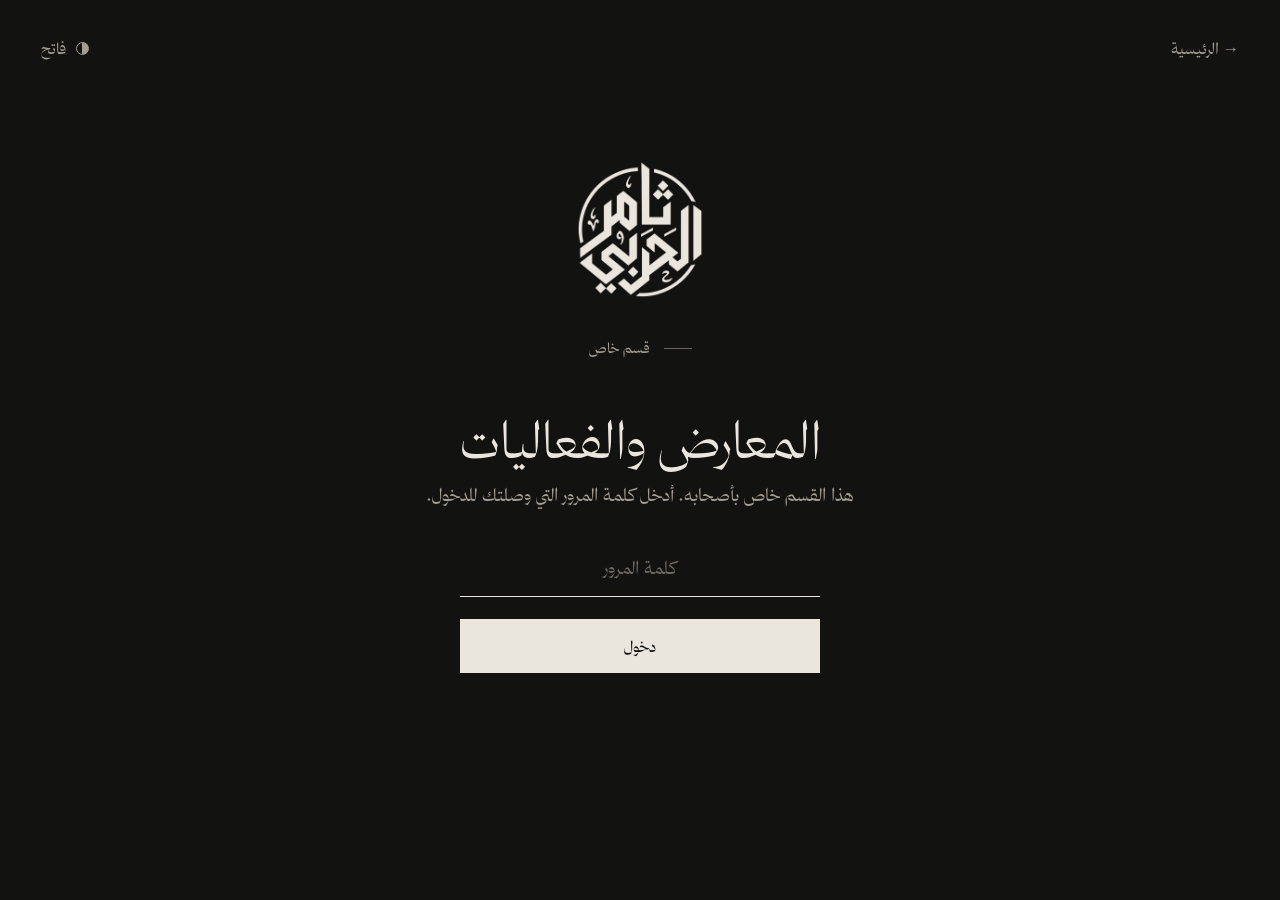
==== events/index.html @ f2d466b2 "روابط مختصرة للأقسام Co-Authored-By: Claude Opus 5.5 <noreply@anthropic.com>" ====
<!doctype html>
<html lang="ar" dir="rtl" data-theme="dark">
<head>
  <base href="../">
  <title>قسم — ثامر الحربي</title>
  <meta name="robots" content="noindex">
  <meta charset="utf-8">
  <meta name="viewport" content="width=device-width, initial-scale=1, viewport-fit=cover">
  <meta name="theme-color" content="#121211">
  <meta name="color-scheme" content="dark light">
  <link rel="icon" type="image/png" sizes="48x48" href="assets/logo/favicon-48.png">
  <link rel="apple-touch-icon" href="assets/logo/apple-touch-icon.png">
  <link rel="preload" href="assets/fonts/thmanyahserifdisplay-Light.woff2" as="font" type="font/woff2" crossorigin>
  <link rel="preload" href="assets/fonts/thmanyahserifdisplay-Regular.woff2" as="font" type="font/woff2" crossorigin>
  <link rel="stylesheet" href="assets/css/style.css">
  <script>
    /* يضبط الوضع الفاتح/الداكن قبل ظهور الصفحة لتفادي الوميض */
    (function () {
      var d = document.documentElement, t = null, def = null;
      try { t = localStorage.getItem("ta-theme"); def = localStorage.getItem("ta-default-theme"); } catch (e) {}
      if (t !== "light" && t !== "dark") {
        t = def || "dark";
        if (t === "system") t = matchMedia("(prefers-color-scheme: light)").matches ? "light" : "dark";
      }
      d.setAttribute("data-theme", t);
      d.classList.add("is-loading");
    })();
  </script>
</head>
<body class="page-section">
  <header class="site-header">
    <nav class="nav" aria-label="القائمة الرئيسية">
      <a href="index.html">الأعمال</a>
      <a href="contact.html">للحجز</a>
    </nav>
    <a class="brand" href="index.html" aria-label="ثامر الحربي — الرئيسية"><span class="logo-mark"></span></a>
    <div class="header-end">
      <button class="theme-toggle" type="button" data-theme-toggle><span class="dot" aria-hidden="true"></span><span class="label">فاتح</span></button>
    </div>
  </header>

  <!-- صفحة واحدة لكل الأقسام: section.html?id=weddings
       لا تحتوي على روابط للأقسام الأخرى. -->
  <main id="main">
    <section class="intro" aria-labelledby="section-title">
      <div>
        <p class="eyebrow reveal">قسم</p>
        <h1 class="intro-title reveal" id="section-title" style="--d:.08s" data-section-title></h1>
      </div>
      <div class="reveal" style="--d:.2s">
        <p class="intro-lede" data-section-desc></p>
        <p class="intro-meta" data-section-count></p>
      </div>
    </section>
    <div class="block-head" style="border-top:1px solid var(--line)"></div>
    <section class="gallery" data-gallery aria-label="صور القسم"></section>
  </main>

  <footer class="site-footer">
    <span>© <span data-year>٢٠٢٦</span> ثامر الحربي</span>
    <span class="tagline" data-text="footerTagline">يوم الفرح يستاهل توثيقه بكل احترافية</span>
    <nav class="end" aria-label="روابط التذييل">
      <a href="index.html">الأعمال</a>
      <a href="contact.html">للحجز</a>
    </nav>
  </footer>
  <script src="assets/js/site.js"></script>
  <script src="assets/js/lightbox.js"></script>
  <script src="assets/js/gallery.js"></script>
  <script src="assets/js/pages.js"></script>
</body>
</html>
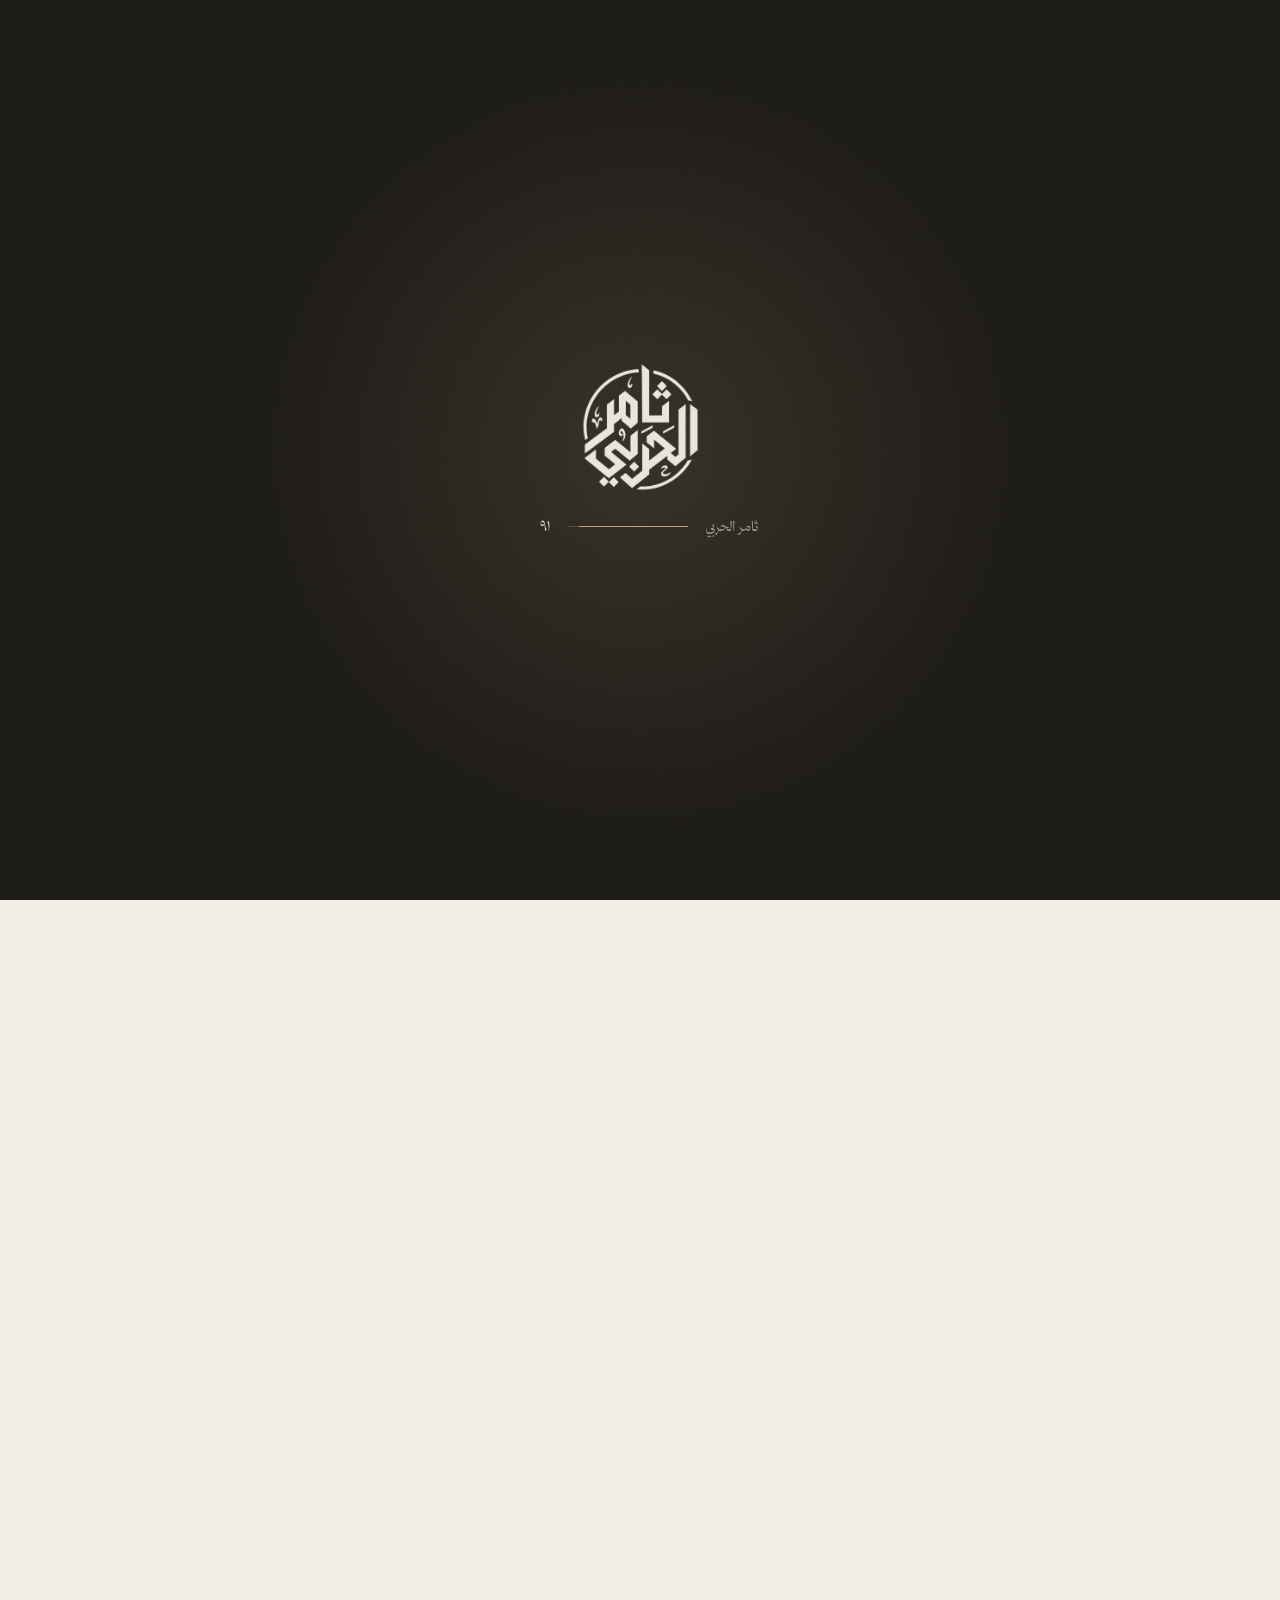
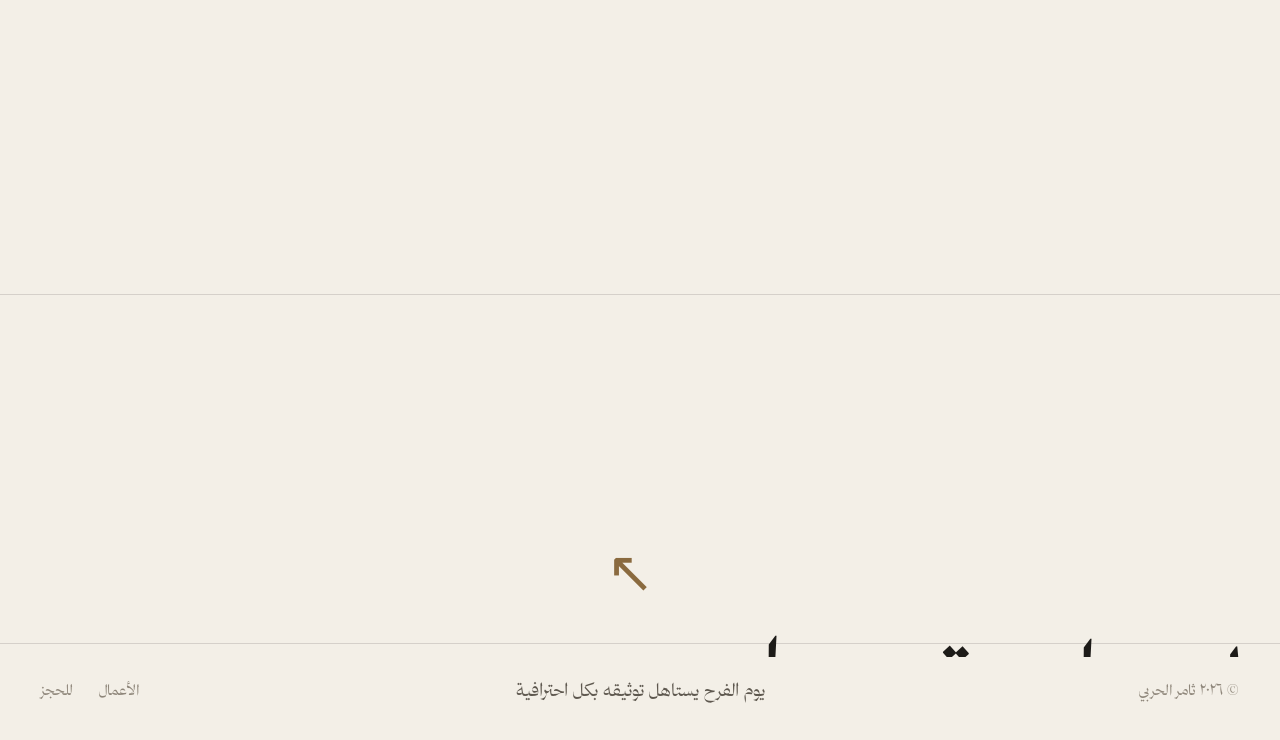
==== commit 1f12bee4: "حركة وانتقالات جديدة: شاشة افتتاح، واجهة بملء الشاشة، ظهور العناوين والصور، ستارة بين الصفحات Co-Aut" ====
--- a/events/index.html
+++ b/events/index.html
@@ -1,5 +1,5 @@
 <!doctype html>
-<html lang="ar" dir="rtl" data-theme="dark">
+<html lang="ar" dir="rtl" data-theme="dark" class="has-hero">
 <head>
   <base href="../">
   <title>قسم — ثامر الحربي</title>
@@ -13,6 +13,7 @@
   <link rel="preload" href="assets/fonts/thmanyahserifdisplay-Light.woff2" as="font" type="font/woff2" crossorigin>
   <link rel="preload" href="assets/fonts/thmanyahserifdisplay-Regular.woff2" as="font" type="font/woff2" crossorigin>
   <link rel="stylesheet" href="assets/css/style.css">
+  <link rel="stylesheet" href="assets/css/motion.css">
   <script>
     /* يضبط الوضع الفاتح/الداكن قبل ظهور الصفحة لتفادي الوميض */
     (function () {
@@ -24,10 +25,23 @@
       }
       d.setAttribute("data-theme", t);
       d.classList.add("is-loading");
+      /* أول زيارة: شاشة الافتتاح. بعدها: ستارة سريعة بين الصفحات */
+      if (!matchMedia("(prefers-reduced-motion: reduce)").matches) {
+        var seen = null; try { seen = sessionStorage.getItem("ta-seen"); } catch (e) {}
+        d.classList.add(seen ? "via-curtain" : "first-visit");
+      }
     })();
   </script>
 </head>
 <body class="page-section">
+  <!-- شاشة الافتتاح (أول زيارة) وستارة الانتقال بين الصفحات -->
+  <div class="loader" aria-hidden="true">
+    <div class="loader-inner">
+      <span class="logo-mark"></span>
+      <div class="loader-line"><span>ثامر الحربي</span><span class="loader-bar"><i></i></span><span class="loader-count">٠</span></div>
+    </div>
+  </div>
+  <div class="curtain" aria-hidden="true"><span class="logo-mark"></span></div>
   <header class="site-header">
     <nav class="nav" aria-label="القائمة الرئيسية">
       <a href="index.html">الأعمال</a>
@@ -42,20 +56,24 @@
   <!-- صفحة واحدة لكل الأقسام: section.html?id=weddings
        لا تحتوي على روابط للأقسام الأخرى. -->
   <main id="main">
-    <section class="intro" aria-labelledby="section-title">
-      <div>
-        <p class="eyebrow reveal">قسم</p>
-        <h1 class="intro-title reveal" id="section-title" style="--d:.08s" data-section-title></h1>
+    <section class="hero" data-hero aria-labelledby="section-title">
+      <div class="hero-media"><img data-hero-img alt=""></div>
+      <div class="hero-shade"></div>
+      <div class="hero-index"><span>قسم</span><span data-section-count></span></div>
+      <div class="hero-content">
+        <h1 class="hero-title" id="section-title" data-section-title></h1>
+        <div class="hero-row"><p class="hero-lede" data-section-desc data-reveal style="--rd:500ms"></p></div>
       </div>
-      <div class="reveal" style="--d:.2s">
-        <p class="intro-lede" data-section-desc></p>
-        <p class="intro-meta" data-section-count></p>
-      </div>
+      <div class="hero-scroll" aria-hidden="true"><span>مرّر للاستكشاف</span><i></i></div>
     </section>
-    <div class="block-head" style="border-top:1px solid var(--line)"></div>
+    <div style="height:clamp(60px,8vw,120px)"></div>
     <section class="gallery" data-gallery aria-label="صور القسم"></section>
   </main>
 
+  <section class="footer-cta">
+    <p data-reveal>لديك مناسبة قادمة؟</p>
+    <a class="big" href="contact.html" data-cursor="تواصل"><span data-split>لنحكِ قصّتك</span> <span class="arr" aria-hidden="true">↖</span></a>
+  </section>
   <footer class="site-footer">
     <span>© <span data-year>٢٠٢٦</span> ثامر الحربي</span>
     <span class="tagline" data-text="footerTagline">يوم الفرح يستاهل توثيقه بكل احترافية</span>
@@ -64,6 +82,7 @@
       <a href="contact.html">للحجز</a>
     </nav>
   </footer>
+  <script src="assets/js/motion.js"></script>
   <script src="assets/js/site.js"></script>
   <script src="assets/js/lightbox.js"></script>
   <script src="assets/js/gallery.js"></script>
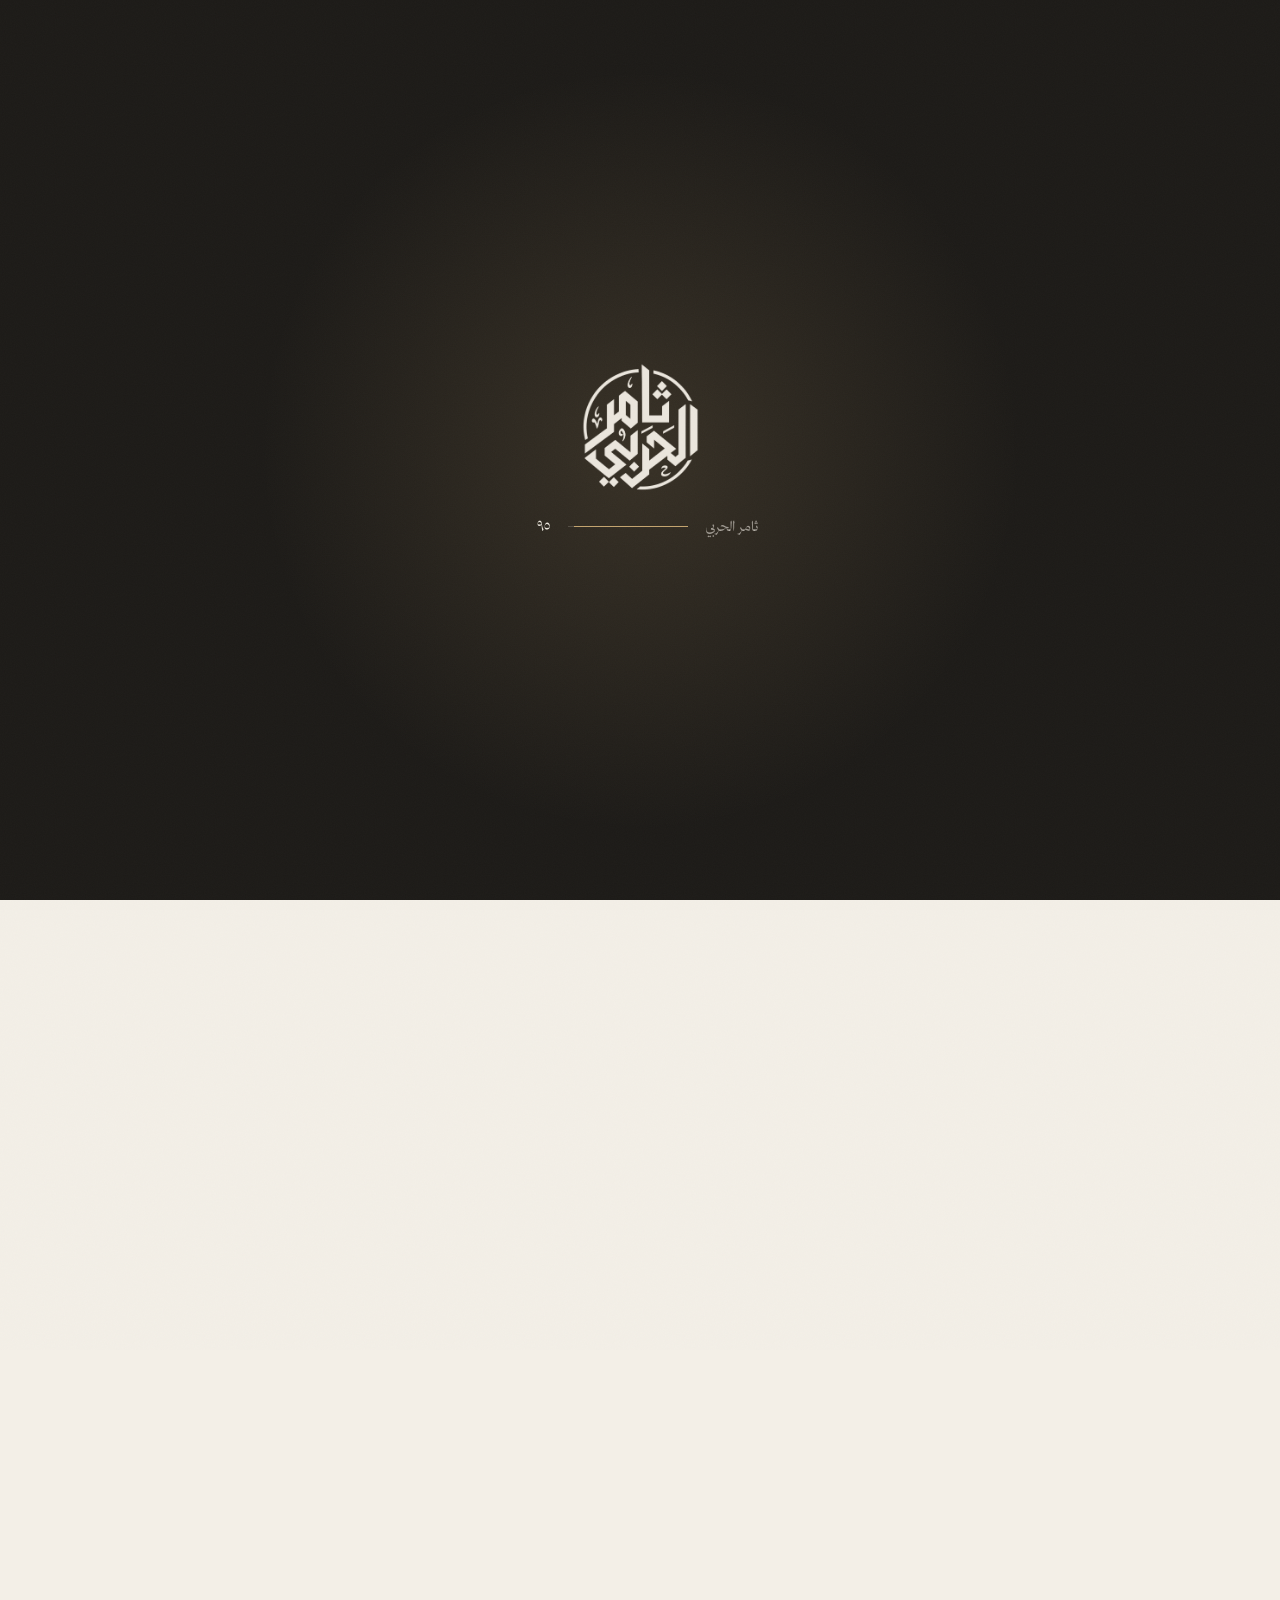
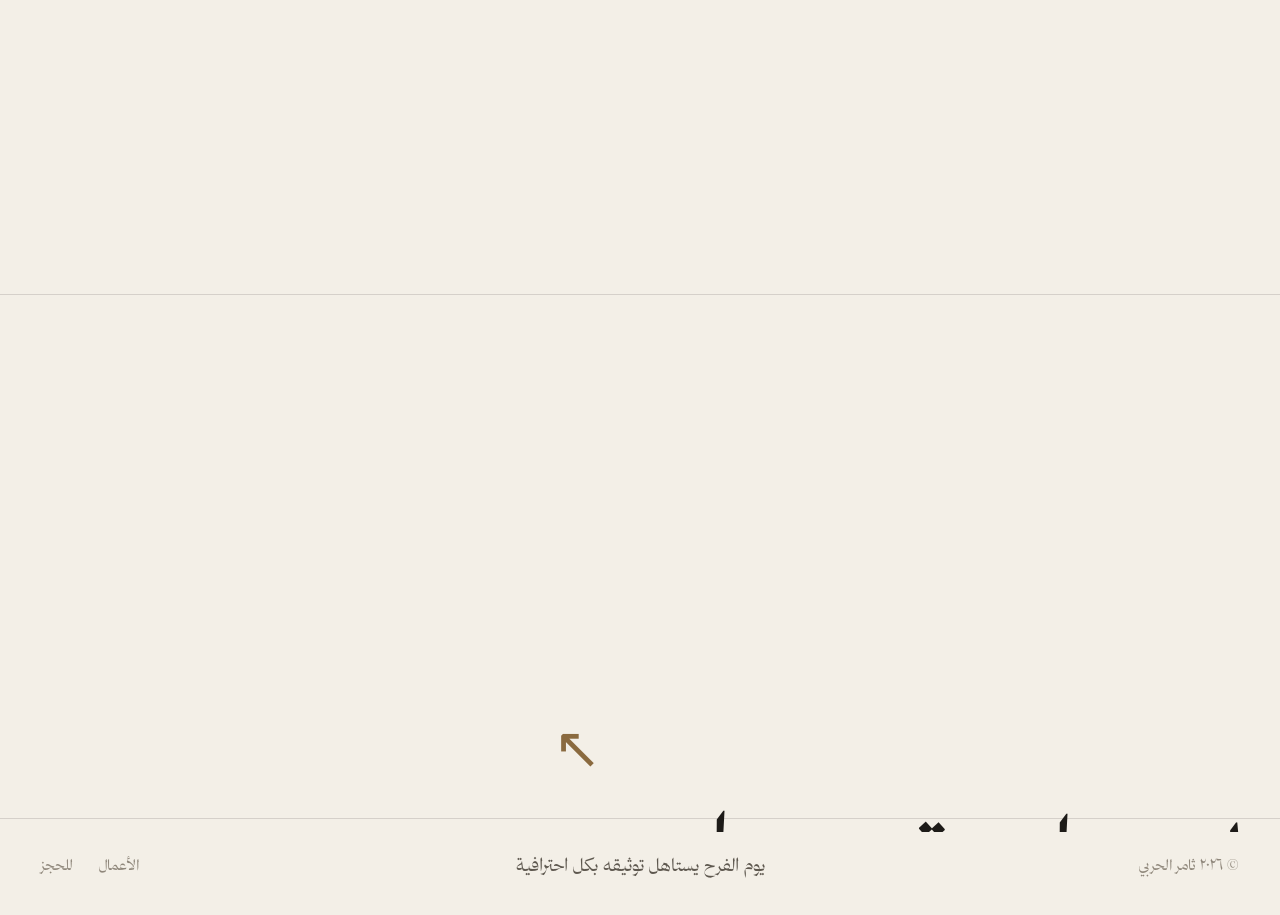
==== commit e850499c: "إلغاء الشريط المتحرك، خط ثمانية للاسم مع الكشيدة، الشعار في الواجهة والتذييل، تحرير كل النصوص والصور" ====
--- a/events/index.html
+++ b/events/index.html
@@ -2,9 +2,25 @@
 <html lang="ar" dir="rtl" data-theme="dark" class="has-hero">
 <head>
   <base href="../">
-  <title>قسم — ثامر الحربي</title>
+  <meta charset="utf-8">
+  <title>المعارض والفعاليات — ثامر الحربي</title>
   <meta name="robots" content="noindex">
-  <meta charset="utf-8">
+  <meta name="description" content="المؤتمرات والمعارض وحفلات التوقيع والفعاليات الرسمية.">
+  <!--share-->
+  <meta property="og:type" content="website">
+  <meta property="og:locale" content="ar_SA">
+  <meta property="og:site_name" content="ثامر الحربي">
+  <meta property="og:title" content="المعارض والفعاليات — ثامر الحربي">
+  <meta property="og:description" content="المؤتمرات والمعارض وحفلات التوقيع والفعاليات الرسمية.">
+  <meta property="og:url" content="https://thamer8418.github.io/events/">
+  <meta property="og:image" content="https://thamer8418.github.io/assets/share/events.jpg?v=e01">
+  <meta property="og:image:width" content="1200">
+  <meta property="og:image:height" content="630">
+  <meta name="twitter:card" content="summary_large_image">
+  <meta name="twitter:title" content="المعارض والفعاليات — ثامر الحربي">
+  <meta name="twitter:description" content="المؤتمرات والمعارض وحفلات التوقيع والفعاليات الرسمية.">
+  <meta name="twitter:image" content="https://thamer8418.github.io/assets/share/events.jpg?v=e01">
+  <!--/share-->
   <meta name="viewport" content="width=device-width, initial-scale=1, viewport-fit=cover">
   <meta name="theme-color" content="#121211">
   <meta name="color-scheme" content="dark light">
@@ -61,18 +77,19 @@
       <div class="hero-shade"></div>
       <div class="hero-index"><span>قسم</span><span data-section-count></span></div>
       <div class="hero-content">
-        <h1 class="hero-title" id="section-title" data-section-title></h1>
+        <h1 class="hero-title" id="section-title" data-section-title data-kashida></h1>
         <div class="hero-row"><p class="hero-lede" data-section-desc data-reveal style="--rd:500ms"></p></div>
       </div>
-      <div class="hero-scroll" aria-hidden="true"><span>مرّر للاستكشاف</span><i></i></div>
+      <div class="hero-scroll" aria-hidden="true"><span data-text="scrollHint">مرّر للاستكشاف</span><i></i></div>
     </section>
     <div style="height:clamp(60px,8vw,120px)"></div>
     <section class="gallery" data-gallery aria-label="صور القسم"></section>
   </main>
 
   <section class="footer-cta">
-    <p data-reveal>لديك مناسبة قادمة؟</p>
-    <a class="big" href="contact.html" data-cursor="تواصل"><span data-split>لنحكِ قصّتك</span> <span class="arr" aria-hidden="true">↖</span></a>
+    <a class="footer-logo" href="index.html" aria-label="ثامر الحربي — الرئيسية" data-reveal><span class="logo-mark"></span></a>
+    <p data-reveal data-text="footerCtaLead">لديك مناسبة قادمة؟</p>
+    <a class="big" href="contact.html" data-cursor="تواصل"><span data-split data-kashida data-text="footerCtaTitle">لنحكِ قصّتك</span> <span class="arr" aria-hidden="true">↖</span></a>
   </section>
   <footer class="site-footer">
     <span>© <span data-year>٢٠٢٦</span> ثامر الحربي</span>
